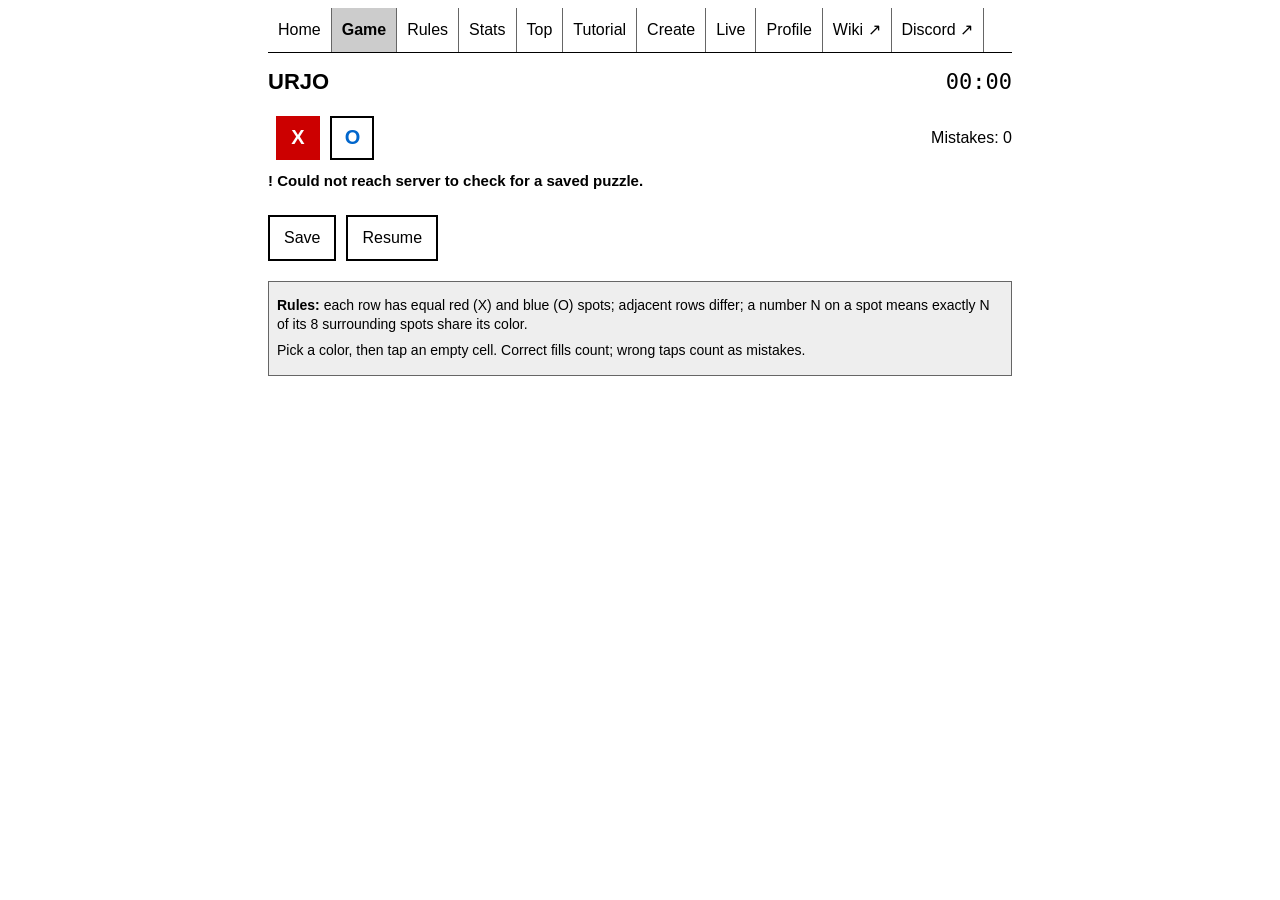
==== static/index.html @ 04be4af0 "Static e-ink frontend for urjo.com Partial-static site: pages ship with baked-in snapshots of the se" ====
<!DOCTYPE html>
<html lang="en">
<head>
<meta charset="UTF-8">
<meta name="viewport" content="width=device-width, initial-scale=1.0, user-scalable=no">
<title>Urjo — Game</title>
<link rel="stylesheet" href="style.css">
</head>
<body>
<div class="wrap">

  <nav class="nav" id="nav"><!--nav:begin--><a href="home.html">Home</a><a href="index.html" class="on">Game</a><a href="rules.html">Rules</a><a href="stats.html">Stats</a><a href="top.html">Top</a><a href="tutorial.html">Tutorial</a><a href="create.html">Create</a><a href="live.html">Live</a><a href="profile.html">Profile</a><a href="https://urjo.miraheze.org/wiki/Main_Page" target="_blank" rel="noopener noreferrer">Wiki ↗</a><a href="https://discord.gg/t6JATXqUQm" target="_blank" rel="noopener noreferrer">Discord ↗</a><!--nav:end--></nav>

  <header class="hdr">
    <span id="title">URJO</span>
    <span id="timer">00:00</span>
  </header>

  <div id="toolbar">
    <div id="picker">
      <button id="pick-x" class="swatch swatch-x selected" title="Red X">X</button>
      <button id="pick-o" class="swatch swatch-o" title="Blue O">O</button>
    </div>
    <span id="mistakes">Mistakes: 0</span>
  </div>

  <div id="status">&nbsp;</div>

  <div id="grid-wrap">
    <table id="grid"></table>
  </div>

  <div id="result">
    <h2>Puzzle complete!</h2>
    <p class="res-line"><b>Time:</b> <span id="res-time">00:00</span></p>
    <p class="res-line"><b>Mistakes:</b> <span id="res-mistakes">0</span></p>
    <p class="res-line" id="res-msg"></p>
    <p class="res-line" id="res-rating" style="display:none"></p>
    <p class="res-line muted">Save: <span id="res-save"></span></p>
    <div class="res-btns">
      <button id="btn-res-new" class="btn primary">New puzzle</button>
      <button id="btn-res-again" class="btn">Play again</button>
      <button id="btn-res-board" class="btn">Show board</button>
    </div>
  </div>

  <div id="footer">
    <button id="btn-save" class="btn">Save</button>
    <button id="btn-resume" class="btn">Resume</button>
    <button id="btn-result" class="btn">Result</button>
    <span id="save-state"></span>
  </div>

  <div class="help">
    <p><b>Rules:</b> each row has equal red (X) and blue (O) spots; adjacent rows differ; a number N on a spot means exactly N of its 8 surrounding spots share its color.</p>
    <p>Pick a color, then tap an empty cell. Correct fills count; wrong taps count as mistakes.</p>
  </div>

</div>
<script src="api.js"></script>
<script src="game.js"></script>
</body>
</html>
---- static/style.css ----
/* Urjo Kindle Paperwhite 2 stylesheet.
 * Conservative e-ink CSS: no flexbox, no grid, no animation, no fixed positioning.
 * Floats and inline-blocks only; 44px minimum tap targets; grayscale-safe colors.
 * Grayscale PW2: feedback uses inversion/frames (visible in 16 gray levels),
 * never near-white fills; no gray tap-highlight flash; no selection flash.
 */

* { box-sizing: border-box; }
html, body {
  margin: 0;
  padding: 0;
  background: #fff;
  color: #000;
  font-family: sans-serif;
  font-size: 16px;
  line-height: 1.4;
  -webkit-text-size-adjust: none;
}
/* e-ink: transparent tap flash, no accidental selection (black flash) */
body {
  -webkit-tap-highlight-color: transparent;
  -webkit-user-select: none;
  user-select: none;
}
input, textarea, select {
  -webkit-user-select: text;
  user-select: text;
}
::selection { background: #000; color: #fff; }

/* ---- layout ------------------------------------------------------- */
.wrap {
  margin: 0 auto;
  max-width: 760px;
  padding: 8px;
}
h1 {
  font-size: 22px;
  margin: 8px 0 4px;
  border-bottom: 2px solid #000;
  padding-bottom: 4px;
}
h2 { font-size: 18px; margin: 14px 0 6px; }
p  { margin: 6px 0; }
a  { color: #004; }

/* ---- nav ---------------------------------------------------------- */
.nav {
  overflow: hidden;
  border-bottom: 1px solid #000;
  margin-bottom: 8px;
}
.nav a {
  display: inline-block;
  padding: 12px 10px;
  min-height: 44px;
  line-height: 20px;
  color: #000;
  text-decoration: none;
  border-right: 1px solid #666;
}
.nav a.on {
  font-weight: bold;
  background: #ccc;
}

/* ---- header / status ---------------------------------------------- */
.hdr { overflow: hidden; margin-bottom: 6px; }
.hdr .title { font-size: 20px; font-weight: bold; float: left; padding: 10px 0; }
.hdr .timer {
  float: right;
  font-size: 26px;
  font-weight: bold;
  font-family: monospace;
  padding: 6px 4px;
  min-width: 90px;
  text-align: right;
}
.tools { overflow: hidden; margin-bottom: 6px; }
.btn {
  display: inline-block;
  padding: 12px 14px;
  min-height: 44px;
  min-width: 44px;
  margin: 2px 4px 2px 0;
  font-size: 16px;
  background: #fff;
  color: #000;
  border: 2px solid #000;
  text-decoration: none;
  cursor: pointer;
}
.btn:active, .btn.on { background: #000; color: #fff; }
.mist { float: right; padding: 12px 4px; font-size: 16px; }
.status { clear: both; padding: 6px 0; font-size: 16px; min-height: 26px; }
.flash  { color: #900; font-weight: bold; }
.ok     { color: #060; font-weight: bold; }

/* ---- game grid ----------------------------------------------------- */
table.grid { border-collapse: collapse; margin: 6px 0; }
td.cell, th.cell {
  border: 2px solid #666;
  width: 52px;
  height: 52px;
  min-width: 52px;
  padding: 0;
  position: relative;
  text-align: center;
  vertical-align: middle;
  font-size: 24px;
  cursor: pointer;
  background: #fff;
}
th.cell { background: #eee; font-size: 16px; cursor: default; }
td.cell .num {
  position: absolute;
  top: 1px;
  left: 3px;
  font-size: 11px;
  color: #444;
}
.x { color: #a00; font-weight: bold; }
.o { color: #04c; font-weight: bold; }
.mistake { background: #ddd; }
.flash-ok { background: #fff; }
.flash-bad { background: #bbb; }

/* ---- forms / tables ------------------------------------------------ */
label { display: block; margin: 8px 0 2px; font-weight: bold; }
input[type=text], input[type=email], input[type=password], select {
  width: 100%;
  max-width: 480px;
  padding: 12px 8px;
  min-height: 44px;
  font-size: 16px;
  border: 2px solid #000;
  background: #fff;
}
table.data {
  border-collapse: collapse;
  width: 100%;
  margin: 8px 0;
  font-size: 15px;
}
table.data th, table.data td {
  border: 1px solid #666;
  padding: 8px 6px;
  text-align: left;
}
table.data th { background: #eee; }
table.data tr.you td { background: #ddd; font-weight: bold; }
td.num, th.num { text-align: right; }

/* ---- game page (KUAL port) ------------------------------------------ */
.hdr { overflow: hidden; }
#title { float: left; font-size: 22px; font-weight: bold; padding: 6px 0; }
#timer { float: right; font-size: 22px; font-family: monospace; padding: 6px 0; }
#toolbar { clear: both; overflow: hidden; padding: 6px 0; }
#picker { display: inline-block; margin-left: 8px; vertical-align: middle; }
.swatch {
  font-size: 20px; font-weight: bold;
  width: 44px; height: 44px;
  border: 2px solid #000;
  margin-right: 6px; cursor: pointer;
  background: #fff; color: #000;
}
.swatch-x { color: #c00; }
.swatch-o { color: #06c; }
.swatch.selected { background: #000; color: #fff; }
.swatch-x.selected { background: #c00; border-color: #c00; color: #fff; }
.swatch-o.selected { background: #06c; border-color: #06c; color: #fff; }
#mistakes { float: right; font-size: 16px; line-height: 44px; }
#status { clear: both; min-height: 24px; font-size: 15px; padding: 4px 0; font-weight: bold; }
/* grayscale: red/green collapse to near-identical grays — mark with text, not hue */
#status.err { color: #000; font-weight: bold; }
#status.err::before { content: "! "; }
#status.ok  { color: #000; }
#status.ok::before  { content: "OK "; }
#grid-wrap { text-align: center; padding: 6px 0; }
#grid { margin: 0 auto; border-collapse: collapse; table-layout: fixed; }
#grid td {
  width: 44px; height: 44px;
  border: 1px solid #000;
  text-align: center; vertical-align: middle;
  font-size: 22px; font-weight: bold;
  cursor: pointer; padding: 0;
  position: relative;
  background: #fff;
}
#grid td.given { background: #ddd; cursor: default; }
#grid td.x { color: #c00; }
#grid td.o { color: #06c; }
#grid td.has-num { background: #fff; }
#grid td .num {
  position: absolute; top: 1px; left: 3px;
  font-size: 11px; font-weight: bold; color: #333;
}
#grid td .sym { display: inline-block; }
/* grayscale feedback: bad = full cell inversion, good = 3px inner frame (no fill flash) */
#grid td.flash-bad { background: #000; color: #fff; }
#grid td.flash-bad .num { color: #fff; }
#grid td.flash-good {
  background: #fff;
  -webkit-box-shadow: inset 0 0 0 3px #000;
  box-shadow: inset 0 0 0 3px #000;
}
#footer { overflow: hidden; padding: 6px 0; }
#btn-save { float: left; }
#btn-resume { float: left; margin-left: 6px; }
#btn-result { float: left; margin-left: 6px; display: none; }
#save-state { float: right; font-size: 14px; line-height: 36px; color: #555; }

/* ---- result screen -------------------------------------------------- */
#result {
  display: none;
  border: 2px solid #000;
  background: #fff;
  padding: 12px;
  margin: 8px 0;
  text-align: center;
}
#result h2 { font-size: 24px; margin: 4px 0 10px; }
#result .res-line { margin: 6px 0; font-size: 18px; }
#result .res-btns { margin-top: 14px; }
#result .res-btns .btn { margin: 4px; }

/* ---- misc ----------------------------------------------------------- */
.field { margin: 6px 0; }
.btn.primary { background: #000; color: #fff; }
.btn.primary:active { background: #444; }
.btn.disabled { background: #fff; color: #666; border: 2px solid #999; }
.help {
  border: 1px solid #666;
  background: #eee;
  padding: 8px;
  margin-top: 12px;
  font-size: 14px;
}
.foot { clear: both; margin-top: 10px; font-size: 13px; color: #333; }
.msg { padding: 8px 0; min-height: 24px; }
.big { font-size: 20px; }
.muted { color: #555; font-size: 14px; }
ul.plain { margin: 6px 0; padding-left: 22px; }

/* ---- shared page bits (home/tutorial/create/trainer/live) ----------- */
#grid td.hl { background: #000; color: #fff; }
#grid td.hl .num, #grid td.hl .sym { color: #fff; }
#grid td.editable { cursor: pointer; }
#grid.viewer td { cursor: default; }
#grid td .gsol {
  position: absolute; right: 1px; bottom: 0;
  font-size: 10px; color: #555; line-height: 1;
}
#grid td { position: relative; }

.instr {
  border: 2px solid #000; background: #fff;
  padding: 10px; margin: 8px 0; font-size: 18px; line-height: 1.45;
}
.instr .hl { background: #000; color: #fff; padding: 0 4px; }

.toolbar { margin: 6px 0; overflow: hidden; }
.toolbar .btn { margin: 2px 4px 2px 0; }
.toolbar .grp { display: inline-block; vertical-align: top; }
.palette {
  border: 1px solid #666; background: #eee;
  padding: 6px; margin: 6px 0; overflow: hidden;
}
.palette .btn { min-width: 44px; margin: 2px 2px 0 0; }
.palette .btn.on { background: #000; color: #fff; }
.palette .lbl { display: inline-block; font-size: 14px; color: #333;
  vertical-align: middle; margin-right: 6px; }

.stats-table { border-collapse: collapse; margin: 8px 0; }
.stats-table th, .stats-table td {
  border: 1px solid #666; padding: 5px 10px;
  font-size: 16px; text-align: left;
}
.stats-table th { background: #eee; }

.feed { margin: 8px 0; }
.feed-item {
  border: 1px solid #666; background: #fff;
  padding: 8px; margin: 6px 0;
}
.feed-item .fi-head { font-weight: bold; font-size: 17px; }
.feed-item .fi-sub { font-size: 14px; color: #333; margin-top: 3px; }
.feed-item .btn { margin-top: 6px; }

.setup-box { width: 100%; height: 70px; font-size: 16px; }
select { font-size: 18px; padding: 8px; min-height: 44px; }

.big-num { font-size: 28px; font-weight: bold; }
.timer-low { background: #000; color: #fff; padding: 0 6px; }
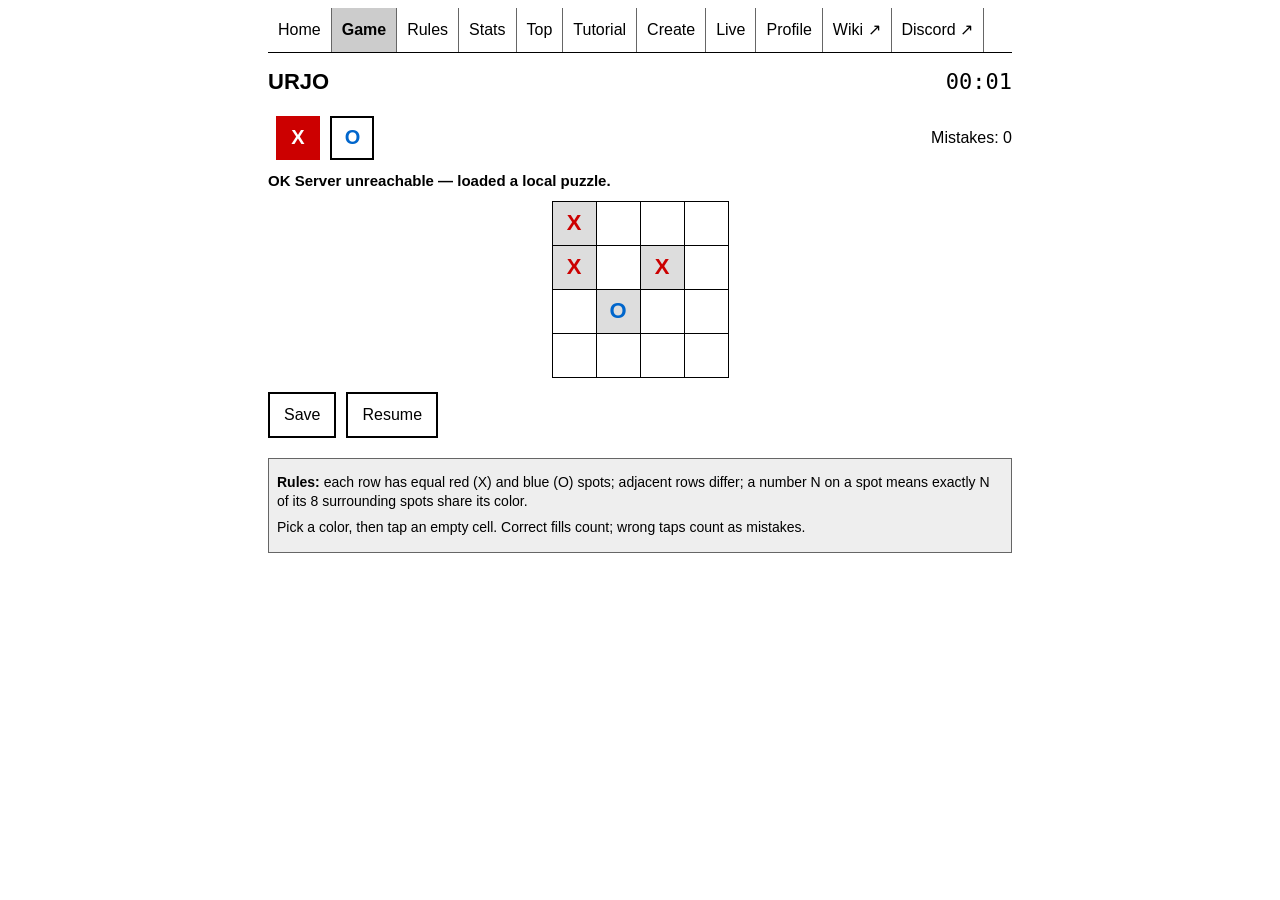
==== commit f3a0f7e3: "Fall back to baked offline puzzles when API unreachable The Game page rendered an empty board on Git" ====
--- a/static/index.html
+++ b/static/index.html
@@ -58,6 +58,7 @@
 
 </div>
 <script src="api.js"></script>
+<script src="puzzles.js"></script>
 <script src="game.js"></script>
 </body>
 </html>
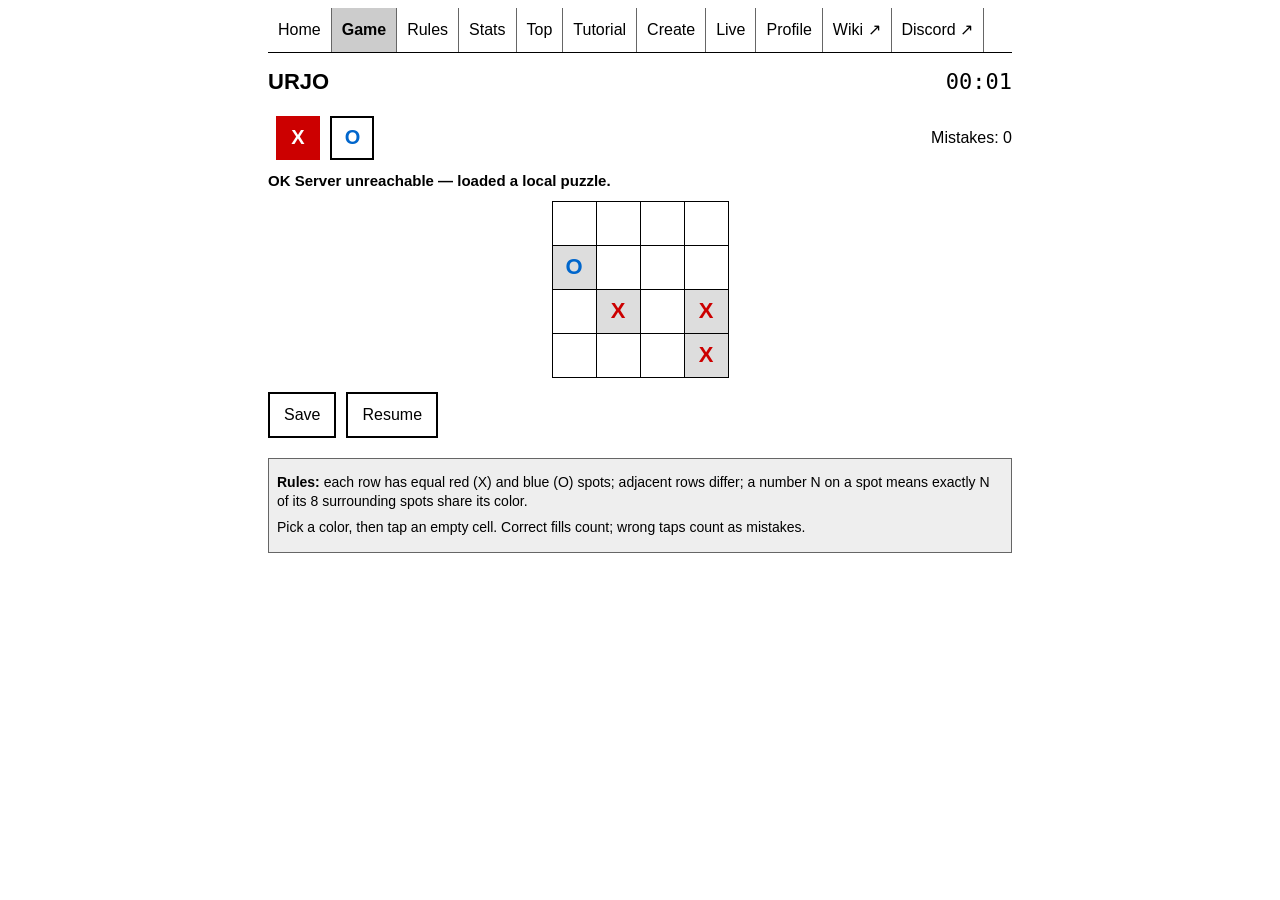
==== commit 1bf84bf9: "Add CORS and an absolute API base for hosting without the relay The Game page reports "server unreac" ====
--- a/static/index.html
+++ b/static/index.html
@@ -5,6 +5,11 @@
 <meta name="viewport" content="width=device-width, initial-scale=1.0, user-scalable=no">
 <title>Urjo — Game</title>
 <link rel="stylesheet" href="style.css">
+<script>
+/* Absolute API base for hosts where relay.py does not run (GitHub Pages).
+ * Leave '' when relay.py serves this page. See api.js for details. */
+window.URJO_API_BASE = '';
+</script>
 </head>
 <body>
 <div class="wrap">
